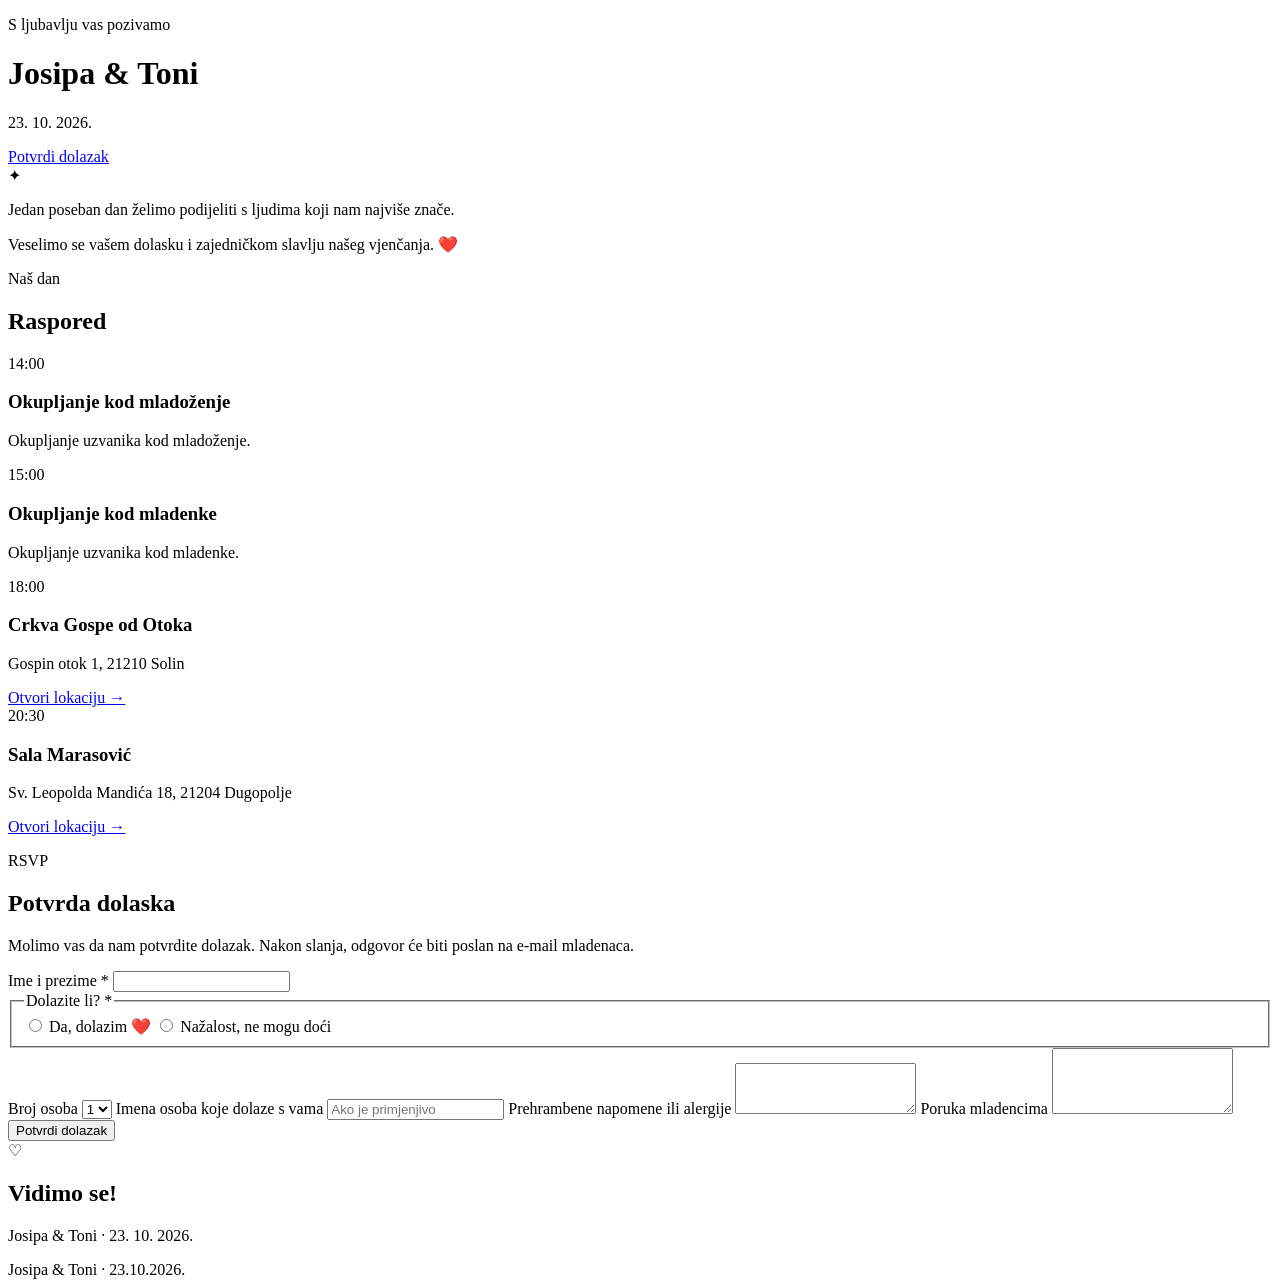
==== index.html @ b8a7f8ca "Add files via upload" ====
<!doctype html>
<html lang="hr">
<head>
<meta charset="utf-8">
<meta name="viewport" content="width=device-width,initial-scale=1">
<title>Josipa & Toni — 23.10.2026.</title>
<meta name="description" content="Digitalna pozivnica za vjenčanje Josipe i Tonija.">
<link rel="preconnect" href="https://fonts.googleapis.com">
<link rel="preconnect" href="https://fonts.gstatic.com" crossorigin>
<link href="https://fonts.googleapis.com/css2?family=Cormorant+Garamond:wght@400;500;600&family=Montserrat:wght@400;500;600&display=swap" rel="stylesheet">

</head>
<body>
<header class="hero">
<div class="frame"></div>
<div class="hero-content">
<p class="eyebrow">S ljubavlju vas pozivamo</p>
<h1>Josipa <span class="amp">&</span> Toni</h1>
<p class="date">23. 10. 2026.</p>
<a class="btn light" href="#rsvp">Potvrdi dolazak</a>
</div>
</header>

<section class="intro">
<div class="orn">✦</div>
<p class="lead">Jedan poseban dan želimo podijeliti s ljudima koji nam najviše znače.</p>
<p>Veselimo se vašem dolasku i zajedničkom slavlju našeg vjenčanja. ❤️</p>
</section>

<section class="timeline">
<p class="eyebrow">Naš dan</p><h2>Raspored</h2>
<div class="events">
<article class="event"><div class="time">14:00</div><div><h3>Okupljanje kod mladoženje</h3><p>Okupljanje uzvanika kod mladoženje.</p></div></article>
<article class="event"><div class="time">15:00</div><div><h3>Okupljanje kod mladenke</h3><p>Okupljanje uzvanika kod mladenke.</p></div></article>
<article class="event"><div class="time">18:00</div><div><h3>Crkva Gospe od Otoka</h3><p>Gospin otok 1, 21210 Solin</p><a class="map" target="_blank" href="https://www.google.com/maps/search/?api=1&query=Crkva%20Gospe%20od%20Otoka%2C%20Solin">Otvori lokaciju →</a></div></article>
<article class="event"><div class="time">20:30</div><div><h3>Sala Marasović</h3><p>Sv. Leopolda Mandića 18, 21204 Dugopolje</p><a class="map" target="_blank" href="https://www.google.com/maps/search/?api=1&query=Marasovic%20Dugopolje">Otvori lokaciju →</a></div></article>
</div>
</section>

<section id="rsvp" class="rsvp"><div class="rsvp-inner">
<p class="eyebrow">RSVP</p><h2>Potvrda dolaska</h2>
<p class="note">Molimo vas da nam potvrdite dolazak. Nakon slanja, odgovor će biti poslan na e-mail mladenaca.</p>

<!-- VAŽNO: zamijenite radmilojosipa1998@gmail.com svojom e-mail adresom. -->
<form action="https://formsubmit.co/radmilojosipa1998@gmail.com" method="POST">
<input type="hidden" name="_subject" value="RSVP — Josipa & Toni — 23.10.2026.">
<input type="hidden" name="_template" value="table">
<input type="hidden" name="_captcha" value="true">
<input type="hidden" name="_next" value="https://Josipa2030.github.io/josipa-toni-vjencanje/hvala.html">
<label>Ime i prezime *
<input name="ime_i_prezime" required></label>

<fieldset><legend>Dolazite li? *</legend>
<label class="choice"><input type="radio" name="dolazak" value="Da, dolazim" required> Da, dolazim ❤️</label>
<label class="choice"><input type="radio" name="dolazak" value="Nažalost, ne mogu doći"> Nažalost, ne mogu doći</label>
</fieldset>

<label>Broj osoba
<select name="broj_osoba"><option>1</option><option>2</option><option>3</option><option>4</option><option>5</option></select></label>

<label>Imena osoba koje dolaze s vama
<input name="pratnja" placeholder="Ako je primjenjivo"></label>

<label>Prehrambene napomene ili alergije
<textarea name="prehrana" rows="3"></textarea></label>

<label>Poruka mladencima
<textarea name="poruka" rows="4"></textarea></label>

<button class="btn" type="submit">Potvrdi dolazak</button>
</form>
</div></section>

<section class="thanks"><div class="orn">♡</div><h2>Vidimo se!</h2><p>Josipa & Toni · 23. 10. 2026.</p></section>
<footer>Josipa & Toni · 23.10.2026.</footer>
</body></html>
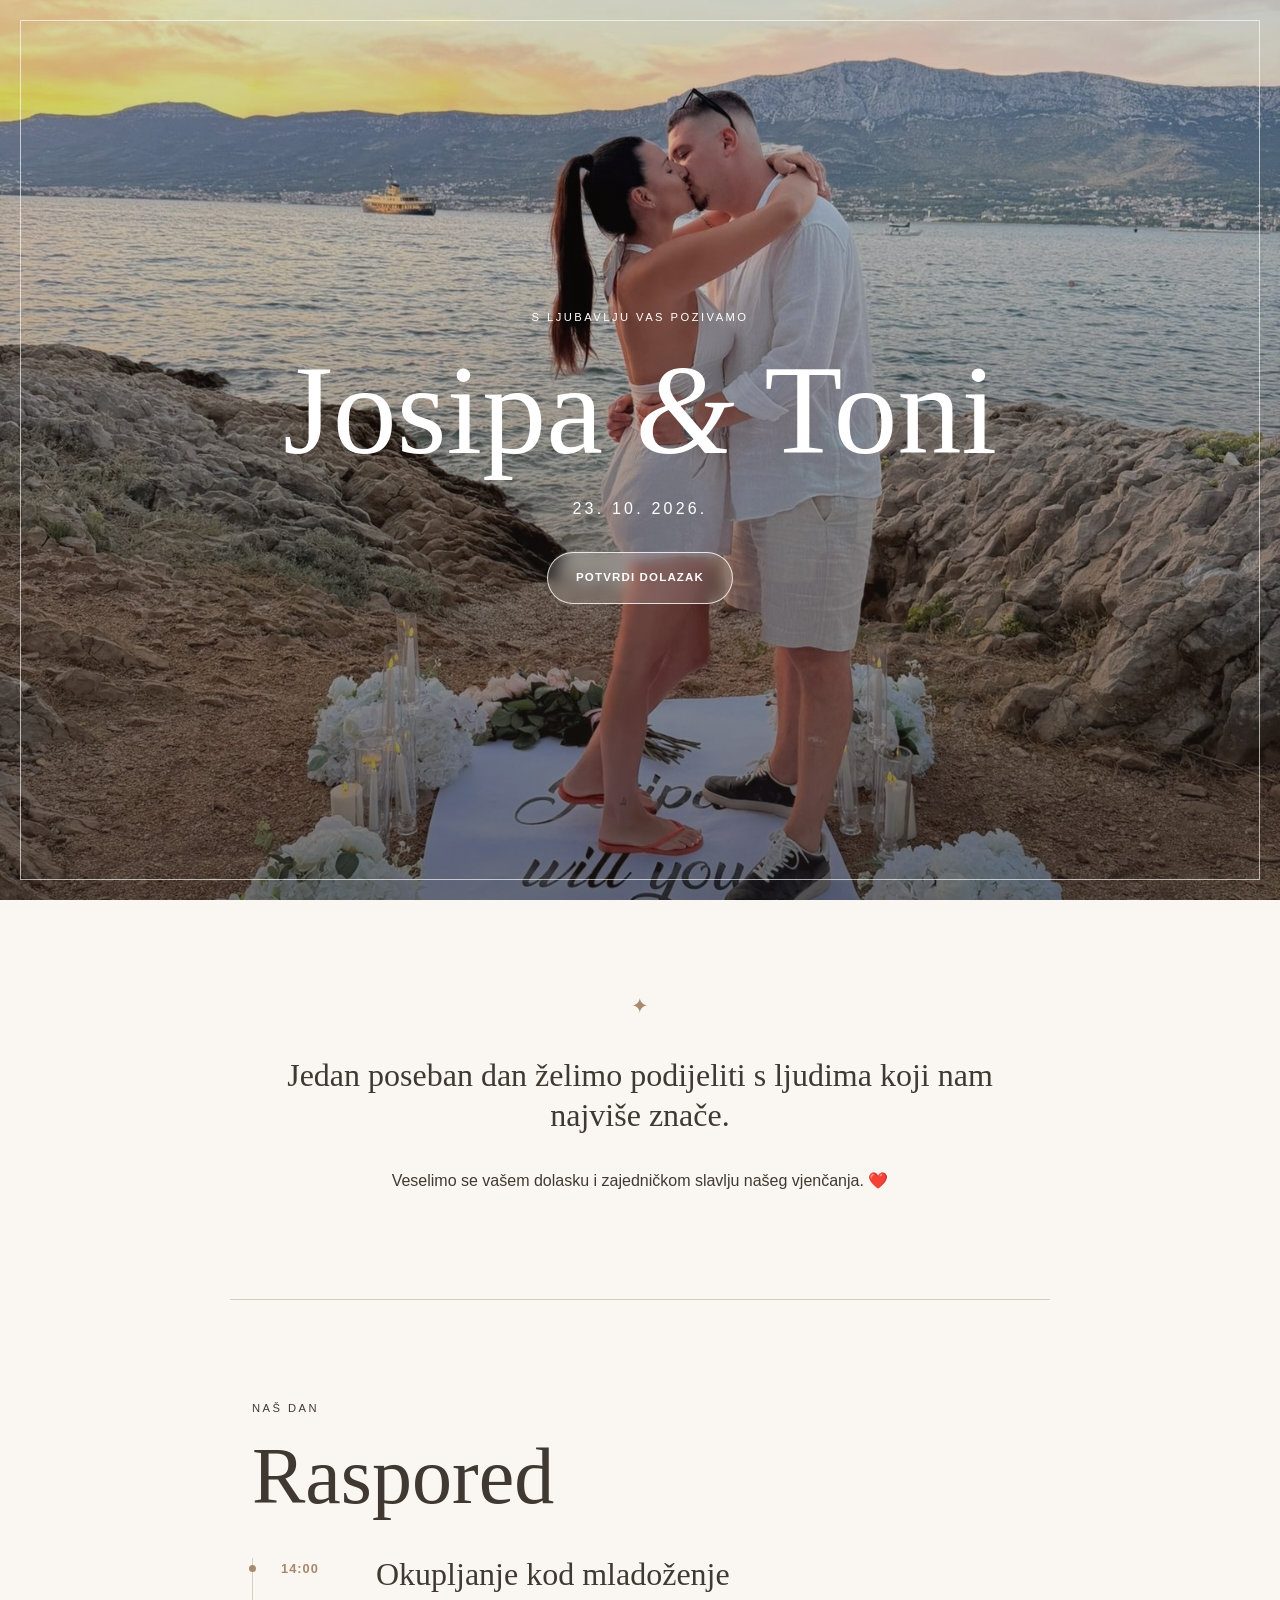
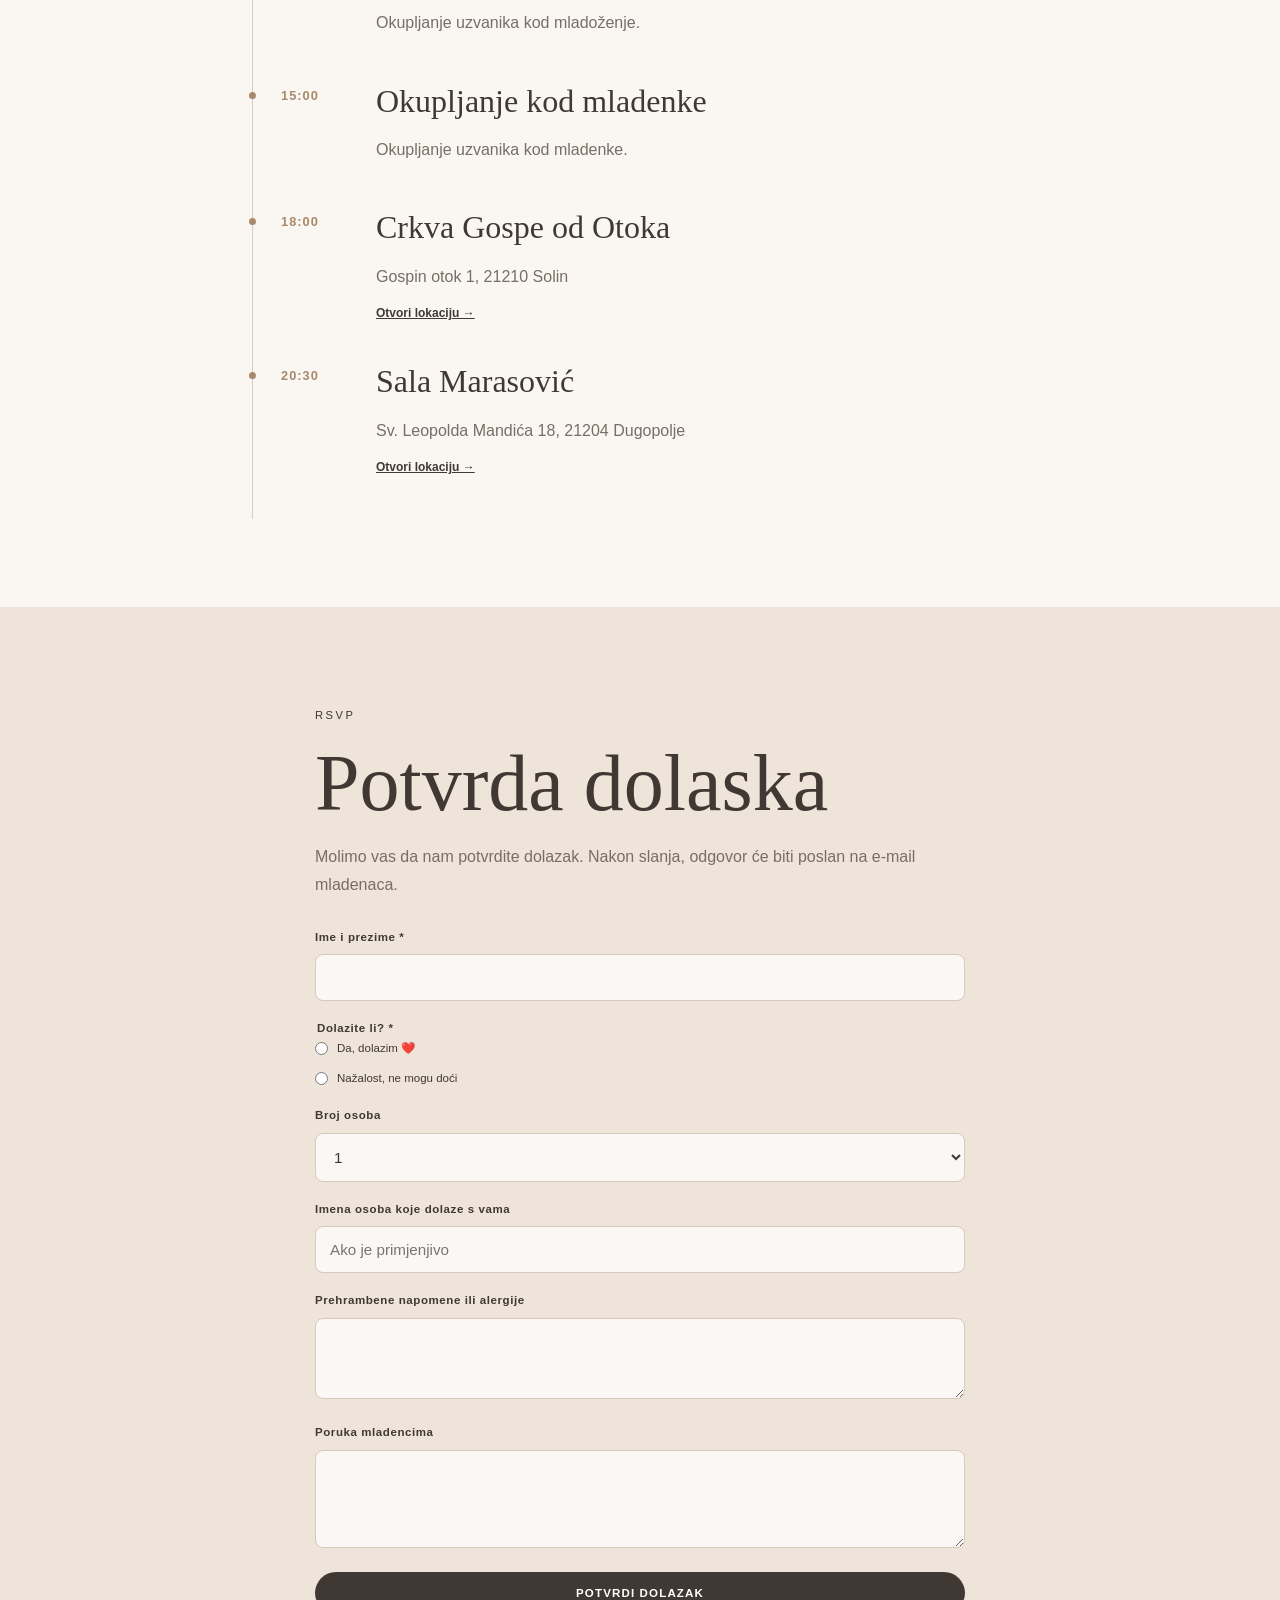
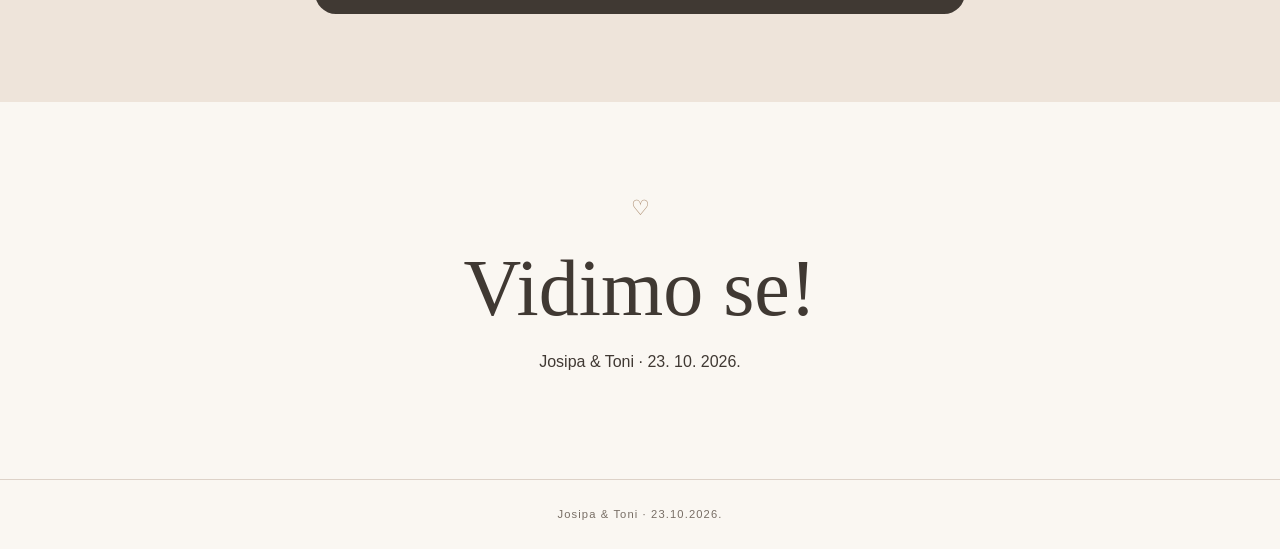
==== commit 626816d0: "Add files via upload" ====
--- a/index.html
+++ b/index.html
@@ -6,6 +6,7 @@
 <title>Josipa & Toni — 23.10.2026.</title>
 <meta name="description" content="Digitalna pozivnica za vjenčanje Josipe i Tonija.">
 <link rel="preconnect" href="https://fonts.googleapis.com">
+<link rel="stylesheet" href="styles.css">
 <link rel="preconnect" href="https://fonts.gstatic.com" crossorigin>
 <link href="https://fonts.googleapis.com/css2?family=Cormorant+Garamond:wght@400;500;600&family=Montserrat:wght@400;500;600&display=swap" rel="stylesheet">
 
--- a/styles.css
+++ b/styles.css
@@ -0,0 +1,3 @@
+
+:root{--ink:#403933;--muted:#786e65;--cream:#faf7f2;--beige:#eee4da;--gold:#a9896c}
+*{box-sizing:border-box}html{scroll-behavior:smooth}body{margin:0;background:var(--cream);color:var(--ink);font-family:Montserrat,sans-serif;line-height:1.7}h1,h2,h3{font-family:"Cormorant Garamond",serif;font-weight:500;line-height:1.05;margin:0 0 18px}h1{font-size:clamp(4rem,15vw,8rem)}h2{font-size:clamp(3rem,9vw,5rem)}h3{font-size:2rem}.hero{min-height:100svh;position:relative;display:grid;place-items:center;text-align:center;color:#fff;background:linear-gradient(180deg,rgba(32,25,21,.16),rgba(32,25,21,.58)),url("fotografija.jpg") center/cover}.frame{position:absolute;inset:20px;border:1px solid rgba(255,255,255,.65)}.hero-content{position:relative;padding:25px}.eyebrow{text-transform:uppercase;letter-spacing:.22em;font-size:.7rem;margin-bottom:16px}.amp{font-style:italic}.date{letter-spacing:.2em;margin-bottom:30px}.btn{display:inline-block;background:var(--ink);color:#fff;text-decoration:none;border-radius:999px;padding:15px 28px;text-transform:uppercase;letter-spacing:.1em;font-size:.72rem;font-weight:600;border:0;cursor:pointer}.btn.light{background:rgba(255,255,255,.16);border:1px solid rgba(255,255,255,.8);backdrop-filter:blur(6px)}section{padding:88px 22px;max-width:820px;margin:auto}.intro{text-align:center}.lead{font:500 2rem/1.25 "Cormorant Garamond",serif}.orn{color:var(--gold);font-size:1.3rem;margin-bottom:20px}.timeline{border-top:1px solid #d9cec4}.events{border-left:1px solid #d9cec4;margin-top:40px}.event{position:relative;display:grid;grid-template-columns:75px 1fr;gap:20px;padding:0 0 40px 28px}.event:before{content:"";position:absolute;left:-4px;top:7px;width:7px;height:7px;border-radius:50%;background:var(--gold)}.time{color:var(--gold);font-size:.8rem;font-weight:600;letter-spacing:.08em}.event p{color:var(--muted);margin:0 0 8px}.map{color:var(--ink);font-size:.75rem;font-weight:600}.rsvp{background:var(--beige);max-width:none}.rsvp-inner{max-width:650px;margin:auto}.note{color:var(--muted);margin-bottom:30px}form{display:grid;gap:18px}label,legend{font-size:.72rem;font-weight:600;letter-spacing:.05em}input,select,textarea{width:100%;margin-top:7px;padding:14px;border:1px solid #d7c9bc;border-radius:8px;background:rgba(255,255,255,.7);font:400 .95rem Montserrat,sans-serif;color:var(--ink)}textarea{resize:vertical}fieldset{border:0;padding:0;margin:0;display:grid;gap:10px}.choice{font-weight:400;letter-spacing:0;display:flex;align-items:center;gap:9px}.choice input{width:auto;margin:0}.thanks{text-align:center}.small{font-size:.78rem;color:var(--muted)}footer{text-align:center;padding:25px;border-top:1px solid #ddd2c8;color:var(--muted);font-size:.7rem;letter-spacing:.1em}@media(max-width:560px){section{padding:70px 20px}.event{grid-template-columns:62px 1fr;gap:12px}.frame{inset:12px}}
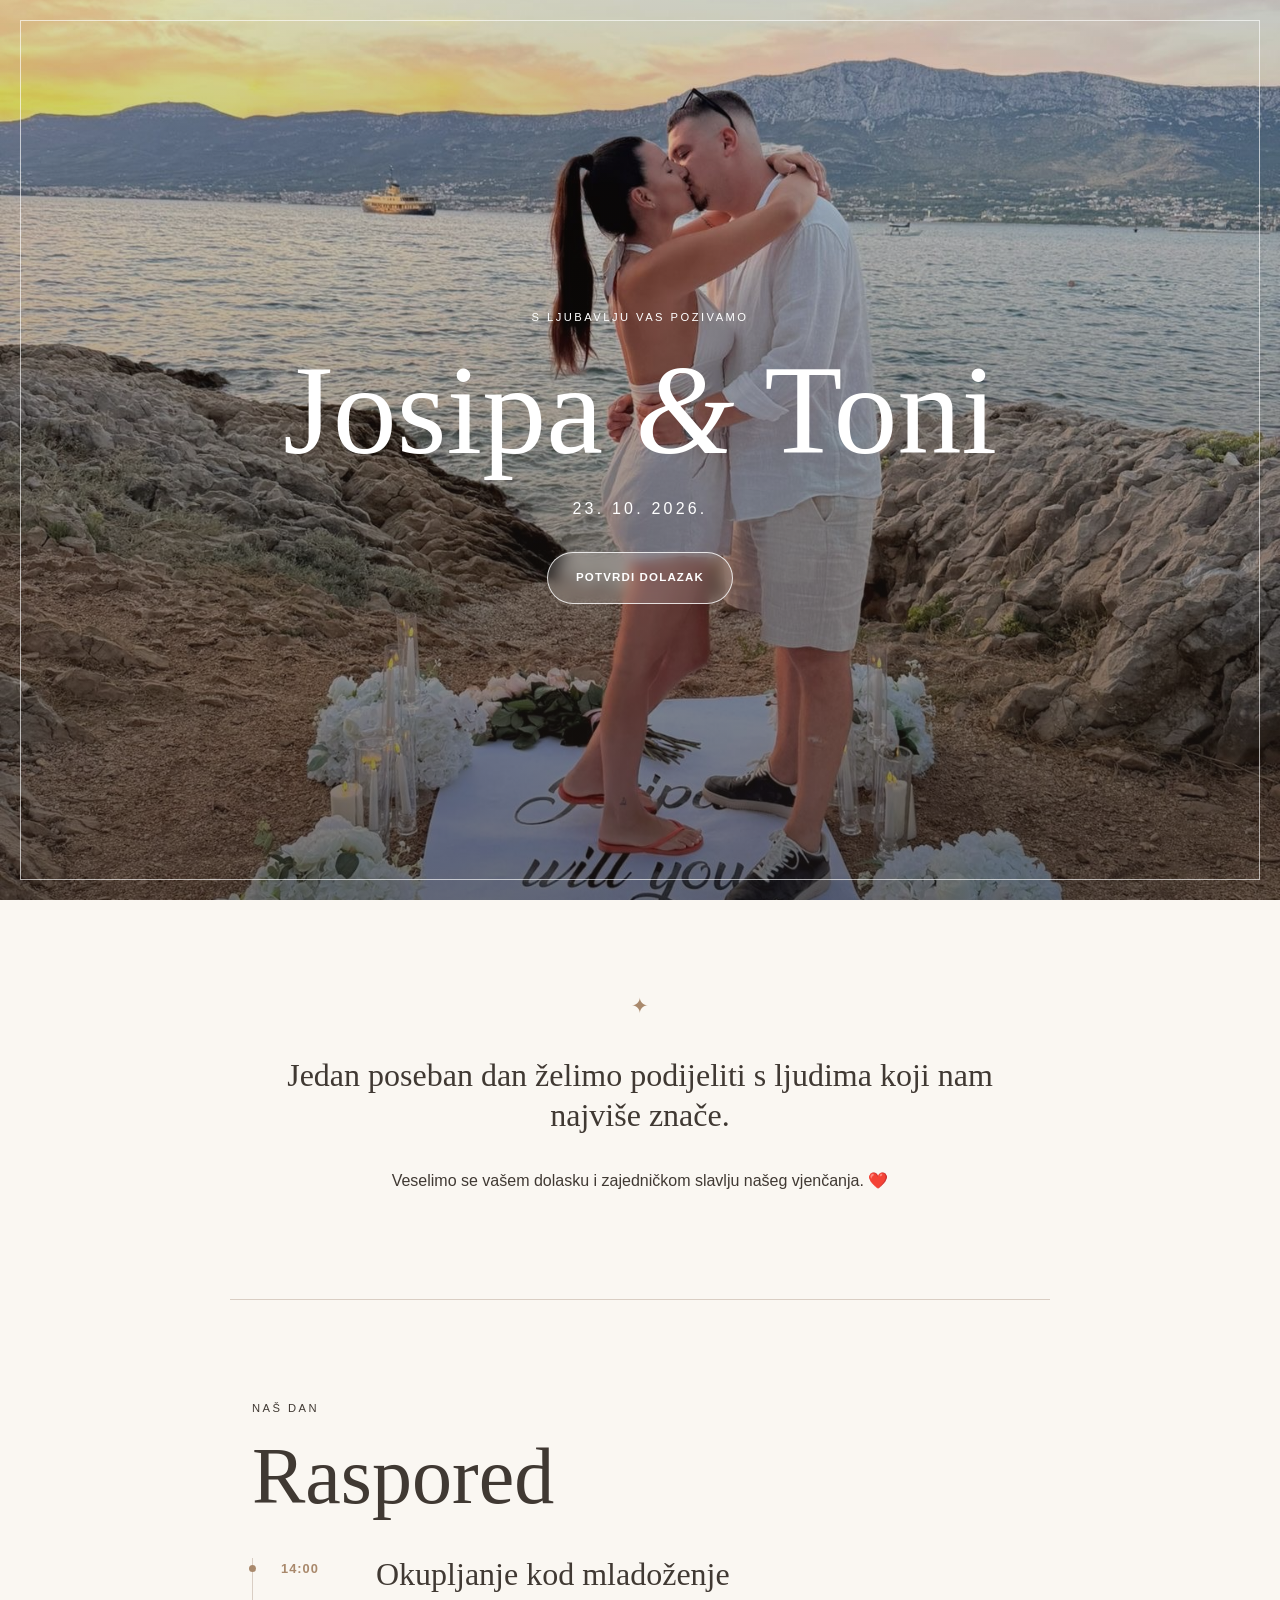
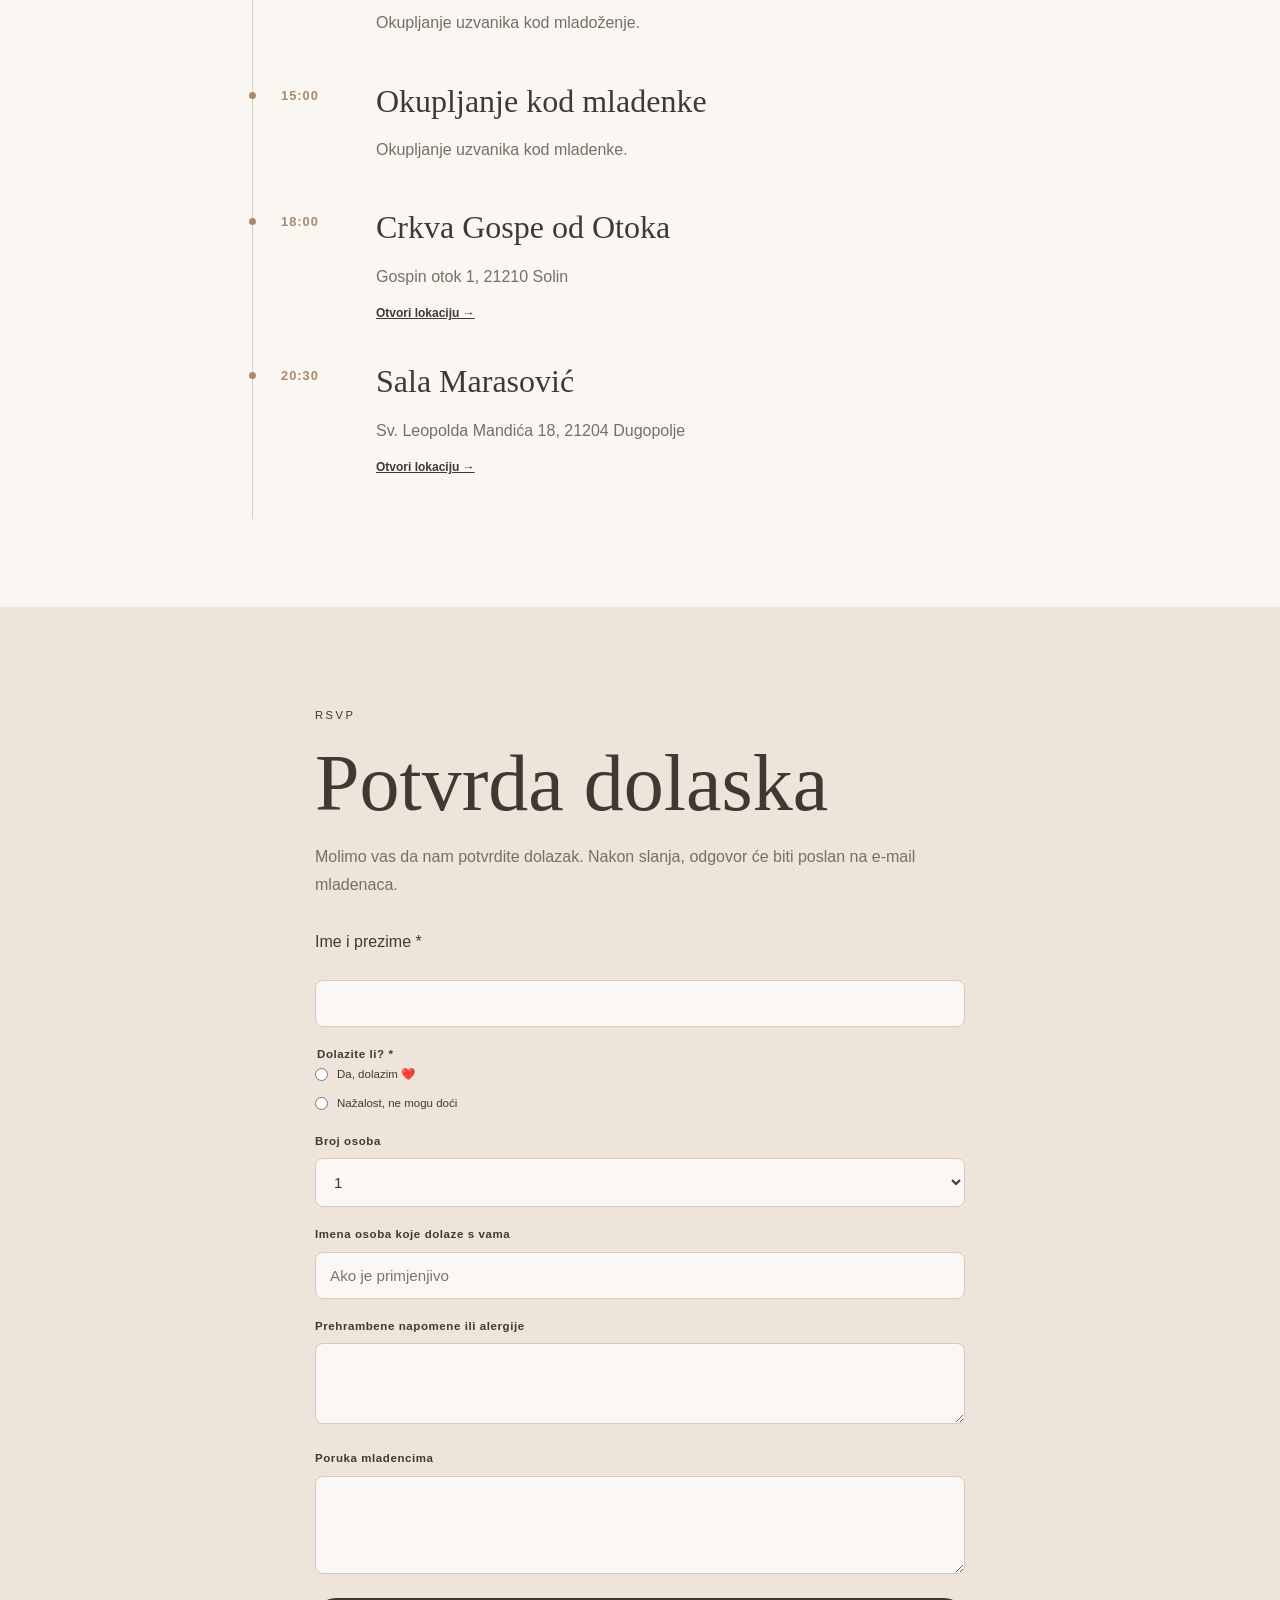
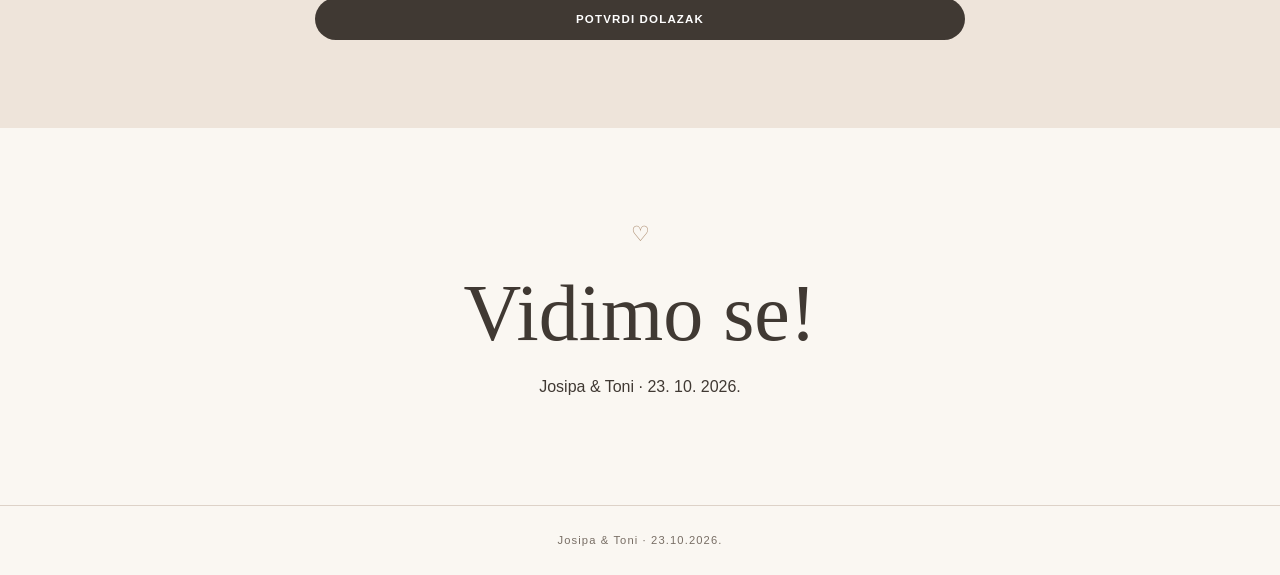
==== commit 421f7dc4: "Update index.html" ====
--- a/index.html
+++ b/index.html
@@ -47,7 +47,7 @@
 <input type="hidden" name="_subject" value="RSVP — Josipa & Toni — 23.10.2026.">
 <input type="hidden" name="_template" value="table">
 <input type="hidden" name="_captcha" value="true">
-<input type="hidden" name="_next" value="https://Josipa2030.github.io/josipa-toni-vjencanje/hvala.html">
+<input type="hidden" name="_next" value="https://josipa2030.github.io/josipa-toni-pozivnice/hvala.html"
 <label>Ime i prezime *
 <input name="ime_i_prezime" required></label>
 
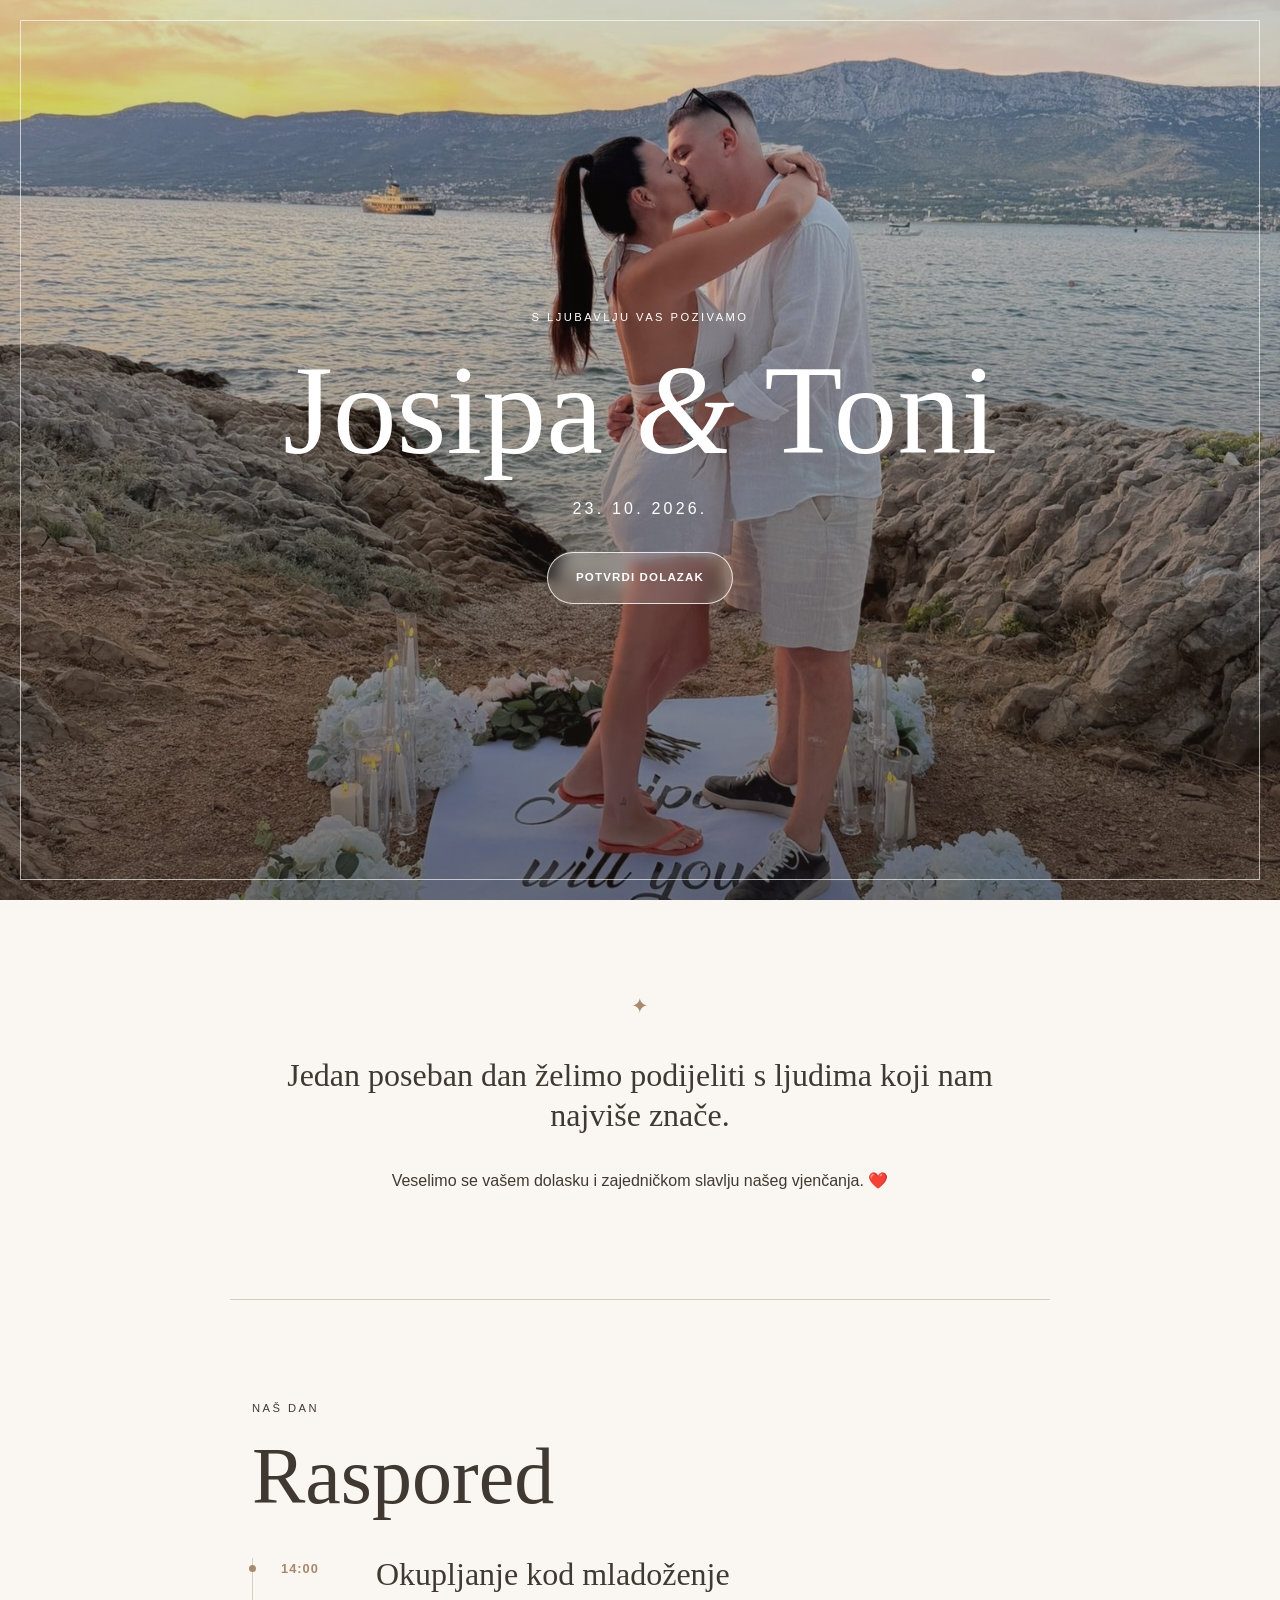
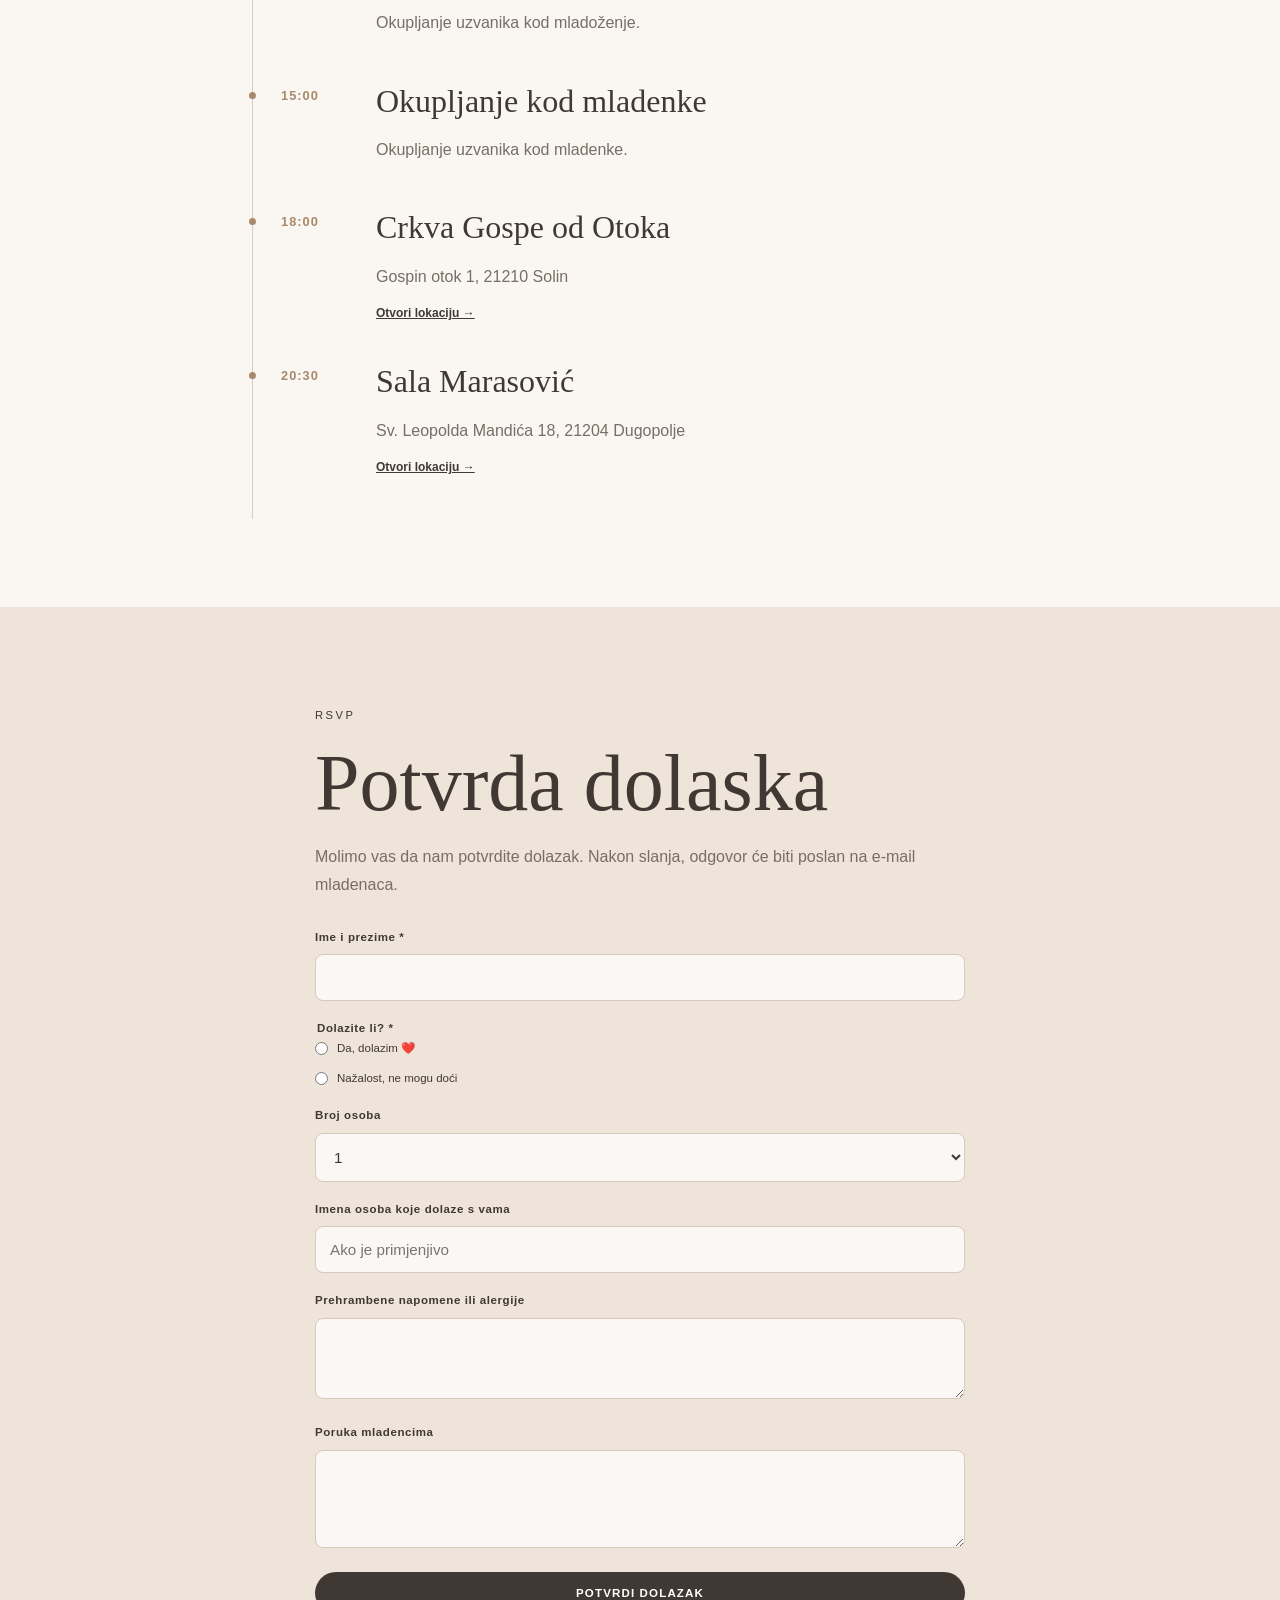
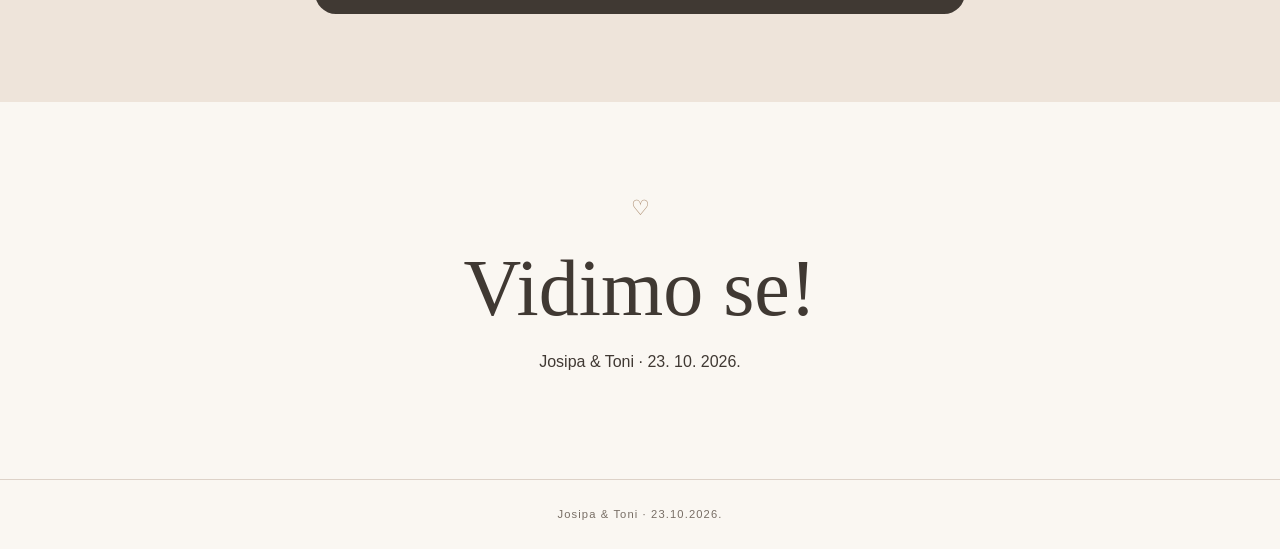
==== commit 69a654c6: "Update index.html" ====
--- a/index.html
+++ b/index.html
@@ -47,7 +47,7 @@
 <input type="hidden" name="_subject" value="RSVP — Josipa & Toni — 23.10.2026.">
 <input type="hidden" name="_template" value="table">
 <input type="hidden" name="_captcha" value="true">
-<input type="hidden" name="_next" value="https://josipa2030.github.io/josipa-toni-pozivnice/hvala.html"
+<input type="hidden" name="_next" value="https://josipa2030.github.io/josipa-toni-pozivnice/hvala.html">
 <label>Ime i prezime *
 <input name="ime_i_prezime" required></label>
 
